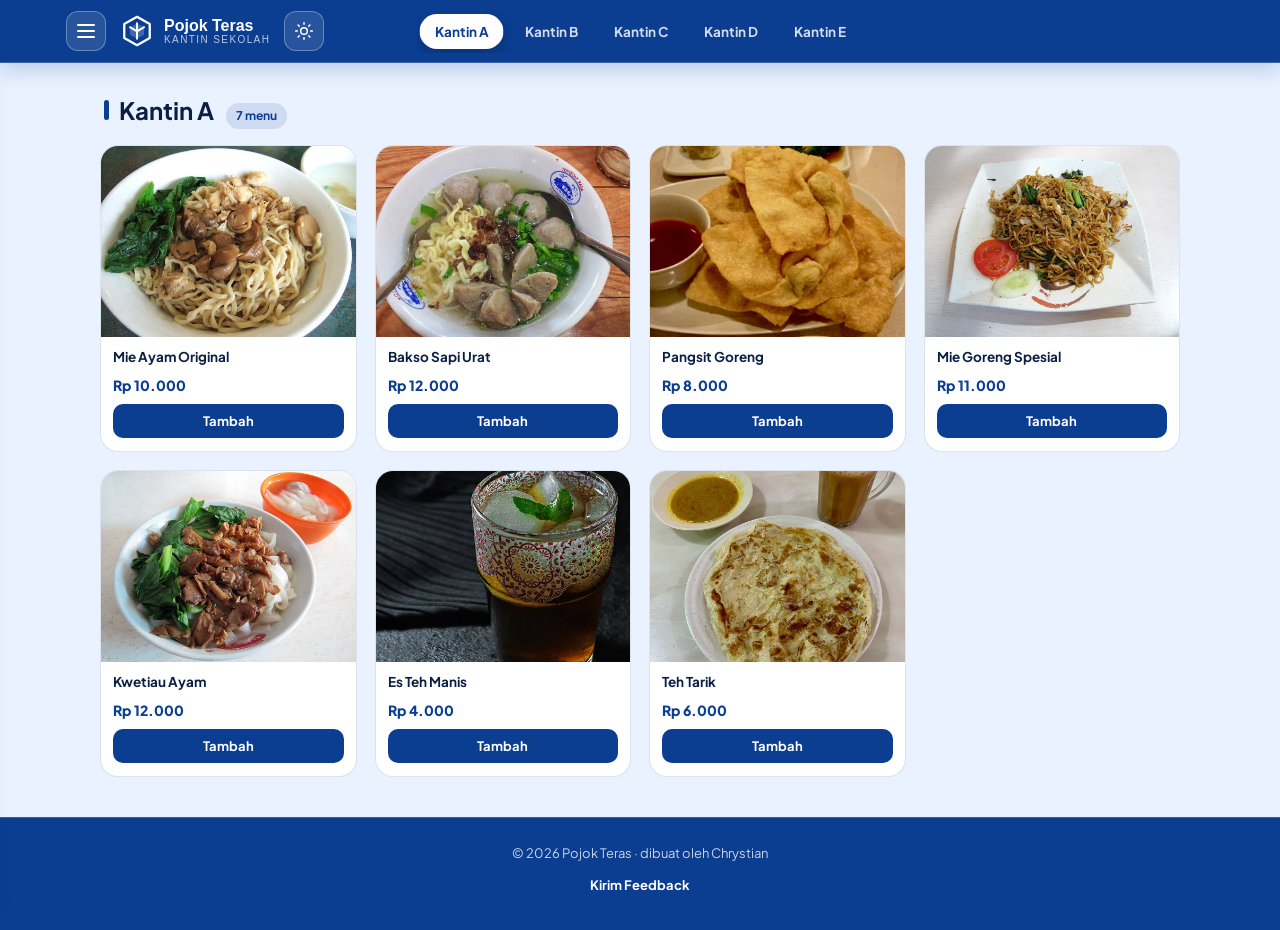
==== index.html @ c196c3bd "first commit" ====
<!DOCTYPE html>
<html lang="id" data-theme="light">
<head>
  <meta charset="UTF-8" />
  <meta name="viewport" content="width=device-width, initial-scale=1.0" />
  <meta name="description" content="Pojok Teras - katalog menu kantin sekolah yang rapi per kantin." />
  <title>Pojok Teras</title>
  <link rel="stylesheet" href="style.css" />
</head>
<body>
  <header class="navbar" id="navbar">
    <div class="nav-inner">
      <button class="icon-btn hamburger" id="hamburger" type="button" aria-label="Buka menu akun" aria-expanded="false">
        <span></span><span></span><span></span>
      </button>
      <button class="brand" id="brandBtn" type="button" aria-label="Kembali ke beranda">
        <span class="brand-logo" aria-hidden="true">
          <svg viewBox="0 0 24 24" width="118" height="118" fill="none">
            <path d="M12 2 3 7v10l9 5 9-5V7l-9-5Z" stroke="currentColor" stroke-width="1.6" stroke-linejoin="round"/>
            <path d="M12 6.5 7 9.3v5.4l5 2.8 5-2.8V9.3L12 6.5Z" fill="currentColor" opacity=".22"/>
            <path d="M12 6.5v11" stroke="currentColor" stroke-width="1.4" stroke-linecap="round"/>
            <path d="M7 9.3l5 2.9 5-2.9" stroke="currentColor" stroke-width="1.4" stroke-linecap="round"/>
          </svg>
        </span>
        <span class="brand-text">
          <strong>Pojok Teras</strong>
          <small>Kantin Sekolah</small>
        </span>
      </button>

      <nav class="nav-links" id="navLinks" aria-label="Daftar kantin"></nav>

      <div class="nav-actions">
        <button class="icon-btn" id="themeToggle" type="button" aria-label="Ubah mode warna">
          <svg class="ico-sun" viewBox="0 0 24 24" width="20" height="20" fill="none" stroke="currentColor" stroke-width="1.8" stroke-linecap="round">
            <circle cx="12" cy="12" r="4"/><path d="M12 2v2M12 20v2M2 12h2M20 12h2M4.9 4.9l1.4 1.4M17.7 17.7l1.4 1.4M19.1 4.9l-1.4 1.4M6.3 17.7l-1.4 1.4"/>
          </svg>
          <svg class="ico-moon" viewBox="0 0 24 24" width="20" height="20" fill="none" stroke="currentColor" stroke-width="1.8" stroke-linecap="round" stroke-linejoin="round">
            <path d="M21 12.8A9 9 0 1 1 11.2 3a7 7 0 0 0 9.8 9.8Z"/>
          </svg>
        </button>
      </div>
    </div>
  </header>

  <div class="overlay" id="overlay" hidden></div>

  <aside class="account-panel" id="accountPanel" aria-hidden="true">
    <div class="account-head">
      <div class="avatar" id="accountAvatar">C</div>
      <div class="account-meta">
        <p class="account-name" id="accountName">Chrystian</p>
        <p class="account-id">ID <span id="accountId">000</span></p>
      </div>
      <button class="panel-close" id="panelClose" type="button" aria-label="Tutup menu">&times;</button>
    </div>

    <div class="account-body">
      <div class="panel-card">
        <button class="panel-toggle" id="feedbackToggle" type="button" aria-expanded="false" aria-controls="feedbackFormWrap">
          <span class="panel-toggle-text">
            <h3>Feedback</h3>
            <p class="muted">Bantu kami memperbaiki Pojok Teras.</p>
          </span>
          <svg class="toggle-chevron" viewBox="0 0 24 24" width="18" height="18" fill="none" stroke="currentColor" stroke-width="2.2" stroke-linecap="round" stroke-linejoin="round">
            <path d="m6 9 6 6 6-6" />
          </svg>
        </button>
        <div class="feedback-wrap" id="feedbackFormWrap">
          <form id="feedbackForm" novalidate>
            <label for="fbName">Nama</label>
            <input id="fbName" name="nama" type="text" placeholder="Nama kamu" required />

            <label for="fbTopic">Topik</label>
            <input id="fbTopic" name="topik" type="text" placeholder="Contoh: Menu / Tampilan" required />

            <label for="fbMessage">Pesan</label>
            <textarea id="fbMessage" name="pesan" rows="3" placeholder="Tulis masukanmu..." required></textarea>

            <button class="btn btn-primary" type="submit" id="feedbackSubmit">Kirim Feedback</button>
          </form>
        </div>
      </div>
    </div>
  </aside>

  <main class="content">
    <div id="canteenSections"></div>
  </main>

  <footer class="footer">
    <p>&copy; <span id="year"></span> Pojok Teras &middot; dibuat oleh Chrystian</p>
    <a href="#" id="footerFeedback">Kirim Feedback</a>
  </footer>

  <!-- Bottom sheet (keranjang) -->
  <div class="sheet-wrap" id="sheetWrap" hidden>
    <section class="bottom-sheet collapsed" id="bottomSheet" role="dialog" aria-modal="false" aria-label="Keranjang pesanan">
      <button class="sheet-handle" id="sheetToggle" type="button" aria-expanded="false" aria-controls="sheetBody" aria-label="Perkecil atau perbesar keranjang">
        <span class="handle-bar"></span>
        <svg class="handle-chevron" viewBox="0 0 24 24" width="16" height="16" fill="none" stroke="currentColor" stroke-width="2.2" stroke-linecap="round" stroke-linejoin="round">
          <path d="m6 9 6 6 6-6" />
        </svg>
      </button>
      <div class="sheet-panel">
        <div class="sheet-head">
          <h2>Pesanan Kamu</h2>
          <span class="sheet-count" id="sheetCount">0 item</span>
        </div>
        <div class="sheet-body" id="sheetBody"></div>
      </div>
      <div class="sheet-foot">
        <div class="total-line">
          <span>Total Harga</span>
          <strong id="sheetTotal">Rp 0</strong>
        </div>
        <button class="btn btn-primary btn-block" id="sheetPay" type="button" disabled>Bayar</button>
      </div>
    </section>
  </div>

  <!-- Payment modal -->
  <div class="modal-wrap" id="payWrap" hidden>
    <div class="modal-backdrop" id="payBackdrop"></div>
    <section class="modal" id="payModal" role="dialog" aria-modal="true" aria-label="Konfirmasi pembayaran">
      <div class="modal-head">
        <h2>Konfirmasi Pembayaran</h2>
        <button class="panel-close" id="payClose" type="button" aria-label="Tutup">&times;</button>
      </div>
      <div class="modal-body">
        <div class="pay-list" id="payList"></div>
        <div class="grand-total">
          <span>Total Bayar</span>
          <strong id="payTotal">Rp 0</strong>
        </div>
        <div class="pay-methods">
          <p class="pay-methods-title">Metode Pembayaran</p>
          <div class="method-grid" id="methodGrid">
            <label class="method"><input type="radio" name="payMethod" value="QRIS" /><span>QRIS</span></label>
            <label class="method"><input type="radio" name="payMethod" value="GoPay" /><span>GoPay</span></label>
            <label class="method"><input type="radio" name="payMethod" value="DANA" /><span>DANA</span></label>
            <label class="method"><input type="radio" name="payMethod" value="ShopeePay" /><span>ShopeePay</span></label>
          </div>
          <p class="pay-error" id="payError" hidden>Silakan pilih metode pembayaran terlebih dahulu.</p>
        </div>
      </div>
      <div class="modal-foot">
        <button class="btn btn-ghost" id="payCancel" type="button">Batal</button>
        <button class="btn btn-primary" id="payConfirm" type="button">Bayar</button>
      </div>
    </section>
  </div>

  <div class="toast" id="toast" role="status" aria-live="polite"></div>

  <script src="script.js"></script>
</body>
</html>
---- style.css ----
@font-face {
  font-family: "Plus Jakarta Sans";
  font-style: normal;
  font-weight: 400 800;
  font-display: swap;
  src: url("fonts/pjs-latin-ext.woff2") format("woff2");
  unicode-range: U+0100-02BA, U+02BD-02C5, U+02C7-02CC, U+02CE-02D7, U+02DD-02FF, U+0304, U+0308, U+0329, U+1D00-1DBF, U+1E00-1E9F, U+1EF2-1EFF, U+2020, U+20A0-20AB, U+20AD-20C4, U+2113, U+2C60-2C7F, U+A720-A7FF;
}
@font-face {
  font-family: "Plus Jakarta Sans";
  font-style: normal;
  font-weight: 400 800;
  font-display: swap;
  src: url("fonts/pjs-latin.woff2") format("woff2");
  unicode-range: U+0000-00FF, U+0131, U+0152-0153, U+02BB-02BC, U+02C6, U+02DA, U+02DC, U+0304, U+0308, U+0329, U+2000-206F, U+20AC, U+2122, U+2191, U+2193, U+2212, U+2215, U+FEFF, U+FFFD;
}

:root {
  --primary: #0b3d91;
  --primary-2: #2f7ef0;
  --accent: #56ccf2;
  --bg: #eaf1ff;
  --bg-2: #f7faff;
  --surface: rgba(255, 255, 255, 0.9);
  --surface-solid: #ffffff;
  --text: #0b1f44;
  --muted: #5a6d92;
  --border: rgba(11, 61, 145, 0.14);
  --shadow: 0 12px 30px rgba(11, 61, 145, 0.14);
  --shadow-sm: 0 6px 16px rgba(11, 61, 145, 0.1);
  --danger: #e23b3b;
  --success: #12a150;
  --nav-h: 62px;
  --radius: 18px;
}

[data-theme="dark"] {
  --primary: #4f8dff;
  --primary-2: #2f6fe0;
  --accent: #61d0ff;
  --bg: #050b1c;
  --bg-2: #0a1630;
  --surface: rgba(15, 28, 56, 0.86);
  --surface-solid: #0d1b38;
  --text: #e9f1ff;
  --muted: #9db2d6;
  --border: rgba(120, 170, 255, 0.2);
  --shadow: 0 14px 34px rgba(0, 0, 0, 0.5);
  --shadow-sm: 0 8px 20px rgba(0, 0, 0, 0.4);
}

* { box-sizing: border-box; }

html { scroll-behavior: smooth; }

body {
  margin: 0;
  font-family: "Plus Jakarta Sans", system-ui, -apple-system, "Segoe UI", sans-serif;
  color: var(--text);
  background: var(--bg);
  min-height: 100vh;
  line-height: 1.5;
  -webkit-font-smoothing: antialiased;
  transition: background 0.35s ease, color 0.35s ease;
}

/* ===== Navbar ===== */
.navbar {
  position: fixed;
  top: 0;
  left: 0;
  right: 0;
  z-index: 60;
  background: var(--primary);
  border-bottom: 1px solid color-mix(in srgb, #fff 18%, transparent);
  box-shadow: 0 6px 20px rgba(11, 61, 145, 0.22);
}

.nav-inner {
  position: relative;
  max-width: 1180px;
  margin: 0 auto;
  height: var(--nav-h);
  padding: 0 16px;
  display: flex;
  align-items: center;
  gap: 14px;
}

.brand {
  display: flex;
  align-items: center;
  gap: 10px;
  border: 0;
  background: none;
  cursor: pointer;
  color: #fff;
  padding: 0;
  flex-shrink: 0;
}

.brand-logo { width: 34px; height: 34px; display: grid; place-items: center; }
.brand-logo svg { width: 34px; height: 34px; }

.brand-text { display: flex; flex-direction: column; text-align: left; line-height: 1.1; }
.brand-text strong {
  font-size: 16px;
  font-weight: 800;
  color: #fff;
  -webkit-text-fill-color: #fff;
}
.brand-text small { font-size: 10px; color: rgba(255, 255, 255, 0.72); letter-spacing: 0.14em; text-transform: uppercase; }

.nav-links {
  display: flex;
  gap: 6px;
  margin-left: 8px;
  flex: 1;
  overflow-x: auto;
  scrollbar-width: none;
  padding: 4px 2px;
}
.nav-links::-webkit-scrollbar { display: none; }

@media (min-width: 768px) {
  .nav-links {
    position: absolute;
    left: 50%;
    transform: translateX(-50%);
    max-width: 72%;
    margin: 0;
    justify-content: center;
  }
}

.nav-link {
  border: 1px solid transparent;
  background: transparent;
  color: rgba(255, 255, 255, 0.82);
  font-family: inherit;
  font-weight: 700;
  font-size: 13.5px;
  padding: 8px 14px;
  border-radius: 999px;
  cursor: pointer;
  white-space: nowrap;
  transition: all 0.2s ease;
}
.nav-link:hover { color: #fff; background: rgba(255, 255, 255, 0.16); }
.nav-link.active {
  color: var(--primary);
  background: #fff;
  box-shadow: 0 6px 16px rgba(0, 0, 0, 0.18);
}

.nav-actions { display: flex; align-items: center; gap: 8px; flex-shrink: 0; }

.icon-btn {
  position: relative;
  width: 40px;
  height: 40px;
  border-radius: 12px;
  border: 1px solid rgba(255, 255, 255, 0.3);
  background: rgba(255, 255, 255, 0.12);
  color: #fff;
  display: grid;
  place-items: center;
  cursor: pointer;
  transition: transform 0.15s ease, background 0.2s ease, color 0.2s ease;
}
.icon-btn:hover { color: #fff; background: rgba(255, 255, 255, 0.24); transform: translateY(-1px); }
.icon-btn:active { transform: translateY(0) scale(0.96); }

.cart-badge {
  position: absolute;
  top: -6px;
  right: -6px;
  min-width: 18px;
  height: 18px;
  padding: 0 4px;
  border-radius: 999px;
  background: #fff;
  color: var(--primary);
  font-size: 11px;
  font-weight: 800;
  display: grid;
  place-items: center;
  border: 2px solid var(--primary);
}
.cart-badge[data-empty="true"] { display: none; }

#themeToggle .ico-moon { display: none; }
[data-theme="dark"] #themeToggle .ico-sun { display: none; }
[data-theme="dark"] #themeToggle .ico-moon { display: block; }

.hamburger { display: block; position: relative; }
.hamburger span {
  position: absolute;
  left: 50%;
  top: 50%;
  width: 18px;
  height: 2px;
  border-radius: 2px;
  background: currentColor;
  transform: translate(-50%, -50%);
  transition: transform 0.25s ease, opacity 0.2s ease;
}
.hamburger span:nth-child(1) { transform: translate(-50%, calc(-50% - 6px)); }
.hamburger span:nth-child(3) { transform: translate(-50%, calc(-50% + 6px)); }
.hamburger[aria-expanded="true"] span:nth-child(1) { transform: translate(-50%, -50%) rotate(45deg); }
.hamburger[aria-expanded="true"] span:nth-child(2) { opacity: 0; }
.hamburger[aria-expanded="true"] span:nth-child(3) { transform: translate(-50%, -50%) rotate(-45deg); }

/* ===== Overlay ===== */
.overlay {
  position: fixed;
  inset: var(--nav-h) 0 0 0;
  background: rgba(4, 12, 30, 0.5);
  backdrop-filter: blur(2px);
  z-index: 55;
  animation: fade 0.25s ease;
}
.overlay[hidden] { display: none; }

@keyframes fade { from { opacity: 0; } to { opacity: 1; } }

/* ===== Account panel ===== */
.account-panel {
  position: fixed;
  top: var(--nav-h);
  left: 0;
  width: min(360px, 88vw);
  height: calc(100dvh - var(--nav-h));
  background: var(--bg-2);
  border-right: 1px solid var(--border);
  z-index: 58;
  display: flex;
  flex-direction: column;
  transform: translateX(-105%);
  transition: transform 0.32s cubic-bezier(0.4, 0, 0.2, 1);
  box-shadow: var(--shadow);
}
.account-panel.open { transform: translateX(0); }

.account-head {
  display: flex;
  align-items: center;
  gap: 12px;
  padding: 18px 18px 14px;
  border-bottom: 1px solid var(--border);
  background: linear-gradient(120deg, color-mix(in srgb, var(--primary) 12%, transparent), transparent);
}
.avatar {
  width: 46px;
  height: 46px;
  border-radius: 14px;
  display: grid;
  place-items: center;
  font-weight: 800;
  font-size: 20px;
  color: #fff;
  background: linear-gradient(140deg, var(--primary), var(--accent));
  flex-shrink: 0;
}
.account-meta { flex: 1; min-width: 0; }
.account-name { margin: 0; font-weight: 800; font-size: 16px; }
.account-id { margin: 2px 0 0; font-size: 12px; color: var(--muted); letter-spacing: 0.08em; }
.account-id span { font-weight: 800; color: var(--primary); }

.panel-close {
  border: 0;
  background: transparent;
  color: var(--muted);
  font-size: 26px;
  line-height: 1;
  cursor: pointer;
  width: 34px;
  height: 34px;
  border-radius: 10px;
}
.panel-close:hover { background: color-mix(in srgb, var(--primary) 12%, transparent); color: var(--primary); }

.account-body { padding: 16px; overflow-y: auto; }
.panel-card {
  background: var(--surface);
  border: 1px solid var(--border);
  border-radius: var(--radius);
  padding: 16px;
  box-shadow: var(--shadow-sm);
}
.panel-card h3 { margin: 0 0 4px; font-size: 15px; }
.panel-card .muted { margin: 0; font-size: 12.5px; color: var(--muted); }

.panel-toggle {
  width: 100%;
  display: flex;
  align-items: center;
  justify-content: space-between;
  gap: 10px;
  border: 0;
  background: transparent;
  padding: 0;
  cursor: pointer;
  text-align: left;
  color: var(--text);
  font-family: inherit;
}
.panel-toggle-text { display: block; }
.panel-toggle:hover h3 { color: var(--primary); }
.panel-toggle .toggle-chevron {
  flex-shrink: 0;
  color: var(--muted);
  transition: transform 0.28s ease, color 0.2s ease;
}
.panel-toggle:hover .toggle-chevron { color: var(--primary); }
.panel-toggle[aria-expanded="true"] .toggle-chevron { transform: rotate(180deg); }

.feedback-wrap {
  overflow: hidden;
  max-height: 0;
  opacity: 0;
  transition: max-height 0.34s cubic-bezier(0.4, 0, 0.2, 1), opacity 0.25s ease;
}
.feedback-wrap.open { max-height: 520px; opacity: 1; }
.feedback-wrap form { padding-top: 12px; }

/* ===== Forms ===== */
form label {
  display: block;
  font-size: 12px;
  font-weight: 700;
  margin: 10px 0 5px;
  color: var(--text);
}
input, textarea {
  width: 100%;
  font-family: inherit;
  font-size: 13.5px;
  color: var(--text);
  background: var(--bg-2);
  border: 1px solid var(--border);
  border-radius: 12px;
  padding: 10px 12px;
  resize: vertical;
  transition: border-color 0.2s ease, box-shadow 0.2s ease;
}
input:focus, textarea:focus {
  outline: none;
  border-color: var(--primary-2);
  box-shadow: 0 0 0 3px color-mix(in srgb, var(--primary-2) 22%, transparent);
}

/* ===== Buttons ===== */
.btn {
  font-family: inherit;
  font-weight: 700;
  font-size: 14px;
  border-radius: 12px;
  padding: 11px 18px;
  border: 1px solid transparent;
  cursor: pointer;
  transition: transform 0.15s ease, filter 0.2s ease, background 0.2s ease;
}
.btn:active { transform: scale(0.98); }
.btn-primary {
  color: #fff;
  background: linear-gradient(120deg, var(--primary), var(--primary-2));
  box-shadow: 0 8px 20px rgba(47, 126, 240, 0.35);
}
.btn-primary:hover { filter: brightness(1.08); }
.btn-primary:disabled { opacity: 0.5; cursor: not-allowed; box-shadow: none; filter: none; }
.btn-ghost { background: transparent; border-color: var(--border); color: var(--text); }
.btn-ghost:hover { background: color-mix(in srgb, var(--primary) 10%, transparent); }
.btn-block { width: 100%; margin-top: 12px; }

/* ===== Content ===== */
.content {
  width: 100%;
  max-width: 100%;
  margin: 0 auto;
  padding: calc(var(--nav-h) + 24px) 12px 40px;
}

.canteen-section { display: none; animation: rise 0.4s ease; }
.canteen-section.active { display: block; }

@keyframes rise { from { opacity: 0; transform: translateY(14px); } to { opacity: 1; transform: none; } }

.section-head {
  display: flex;
  align-items: baseline;
  gap: 12px;
  flex-wrap: wrap;
  margin: 6px 4px 16px;
}
.section-head h2 { margin: 0; font-size: clamp(18px, 3.5vw, 24px); }
.section-head .count {
  font-size: 12px;
  font-weight: 700;
  color: var(--primary);
  background: color-mix(in srgb, var(--primary) 12%, transparent);
  padding: 4px 10px;
  border-radius: 999px;
}

.grid {
  display: grid;
  grid-template-columns: repeat(2, minmax(0, 1fr));
  gap: 12px;
}

.card {
  background: var(--surface-solid);
  border: 1px solid var(--border);
  border-radius: var(--radius);
  overflow: hidden;
  display: flex;
  flex-direction: column;
  transition: border-color 0.2s ease;
}
.card:hover { border-color: color-mix(in srgb, var(--primary) 40%, var(--border)); }

.card-media {
  position: relative;
  aspect-ratio: 4 / 3;
  background: var(--bg);
  overflow: hidden;
}
.card-media img { width: 100%; height: 100%; object-fit: cover; display: block; }

.card-body { padding: 10px 12px 13px; display: flex; flex-direction: column; gap: 8px; flex: 1; }
.card-name { font-size: 13.5px; font-weight: 700; margin: 0; }
.card-price { font-size: 14px; font-weight: 800; color: var(--primary); margin: 0; }
.card-foot { margin-top: auto; }

.card-add {
  width: 100%;
  border: 0;
  border-radius: 10px;
  padding: 9px;
  font-family: inherit;
  font-weight: 700;
  font-size: 13px;
  color: #fff;
  background: var(--primary);
  cursor: pointer;
  transition: filter 0.2s ease;
}
.card-add:hover { filter: brightness(1.12); }

.stepper {
  display: flex;
  align-items: center;
  justify-content: space-between;
  background: color-mix(in srgb, var(--primary) 10%, transparent);
  border-radius: 10px;
  padding: 3px;
}
.stepper button {
  width: 30px;
  height: 30px;
  border-radius: 8px;
  border: 0;
  font-size: 18px;
  font-weight: 800;
  line-height: 1;
  color: var(--primary);
  background: var(--surface-solid);
  cursor: pointer;
  display: grid;
  place-items: center;
}
.stepper button:hover { background: var(--primary); color: #fff; }
.stepper .qty { font-weight: 800; font-size: 14px; min-width: 24px; text-align: center; }

/* ===== Bottom sheet (persistent) ===== */
.sheet-wrap {
  position: fixed;
  left: 0;
  right: 0;
  bottom: 0;
  z-index: 70;
  display: flex;
  justify-content: center;
  padding: 0 12px 12px;
  pointer-events: none;
}
.sheet-wrap[hidden] { display: none; }

.bottom-sheet {
  pointer-events: auto;
  position: relative;
  width: 100%;
  max-width: 620px;
  background: var(--bg-2);
  border: 1px solid var(--border);
  border-radius: 20px;
  display: flex;
  flex-direction: column;
  overflow: hidden;
  box-shadow: 0 -12px 42px rgba(4, 20, 50, 0.3);
  animation: sheetUp 0.34s cubic-bezier(0.4, 0, 0.2, 1);
  will-change: transform;
}
.bottom-sheet::before {
  content: "";
  position: absolute;
  top: 0;
  left: 0;
  right: 0;
  height: 3px;
  background: linear-gradient(90deg, var(--primary), var(--accent));
  opacity: 0.9;
}
@keyframes sheetUp { from { transform: translateY(120%); } to { transform: none; } }

.sheet-handle {
  position: relative;
  border: 0;
  background: transparent;
  padding: 12px 0 6px;
  display: flex;
  align-items: center;
  justify-content: center;
  cursor: grab;
  touch-action: none;
}
.sheet-handle:active { cursor: grabbing; }
.sheet-handle:focus-visible { outline: 2px solid var(--primary-2); outline-offset: -4px; }
.handle-bar { width: 46px; height: 5px; border-radius: 999px; background: var(--border); transition: background 0.2s ease, width 0.2s ease; }
.sheet-handle:hover .handle-bar { background: var(--primary-2); width: 60px; }
.handle-chevron {
  position: absolute;
  right: 16px;
  top: 50%;
  transform: translateY(-50%);
  color: var(--muted);
  transition: transform 0.3s ease;
}
.bottom-sheet.collapsed .handle-chevron { transform: translateY(-50%) rotate(180deg); }

.sheet-panel {
  max-height: 58dvh;
  overflow-y: auto;
  overscroll-behavior: contain;
  scrollbar-width: thin;
  transition: max-height 0.34s cubic-bezier(0.4, 0, 0.2, 1), opacity 0.28s ease;
}
.bottom-sheet.collapsed .sheet-panel { max-height: 0; opacity: 0; }
.sheet-panel::-webkit-scrollbar { width: 8px; }
.sheet-panel::-webkit-scrollbar-thumb { background: color-mix(in srgb, var(--primary) 30%, transparent); border-radius: 999px; }

.sheet-head { display: flex; align-items: center; justify-content: space-between; gap: 10px; padding: 2px 18px 10px; }
.sheet-head h2 { margin: 0; font-size: 16px; }
.sheet-count {
  font-size: 11.5px;
  font-weight: 700;
  color: var(--primary);
  background: color-mix(in srgb, var(--primary) 12%, transparent);
  padding: 4px 10px;
  border-radius: 999px;
  white-space: nowrap;
}
.sheet-body { padding: 0 14px 10px; }

.cart-item {
  display: flex;
  gap: 12px;
  align-items: center;
  padding: 11px 0;
  border-bottom: 1px dashed var(--border);
}
.cart-item:last-child { border-bottom: 0; }
.cart-thumb { width: 54px; height: 54px; border-radius: 12px; object-fit: cover; flex-shrink: 0; background: var(--bg); }
.cart-info { flex: 1; min-width: 0; }
.cart-info h4 { margin: 0 0 2px; font-size: 13.5px; }
.cart-unit { font-size: 12px; color: var(--muted); margin: 0; }
.cart-sub { font-size: 13px; font-weight: 800; color: var(--primary); margin: 2px 0 0; }
.cart-stepper { display: flex; align-items: center; gap: 8px; flex-shrink: 0; }
.cart-stepper button {
  width: 30px; height: 30px; border-radius: 9px;
  border: 1px solid var(--border); background: var(--surface-solid);
  color: var(--primary); font-weight: 800; font-size: 17px; cursor: pointer;
  display: grid; place-items: center;
}
.cart-stepper button:hover { background: var(--primary); color: #fff; border-color: var(--primary); }
.cart-stepper .qty { min-width: 20px; text-align: center; font-weight: 800; }

.sheet-foot {
  padding: 12px 18px calc(16px + env(safe-area-inset-bottom));
  border-top: 1px solid var(--border);
  background: linear-gradient(180deg, transparent, color-mix(in srgb, var(--primary) 5%, transparent));
  display: flex;
  align-items: center;
  gap: 14px;
}
.total-line { display: flex; flex-direction: column; gap: 1px; margin-right: auto; }
.total-line span { color: var(--muted); font-size: 11.5px; font-weight: 700; letter-spacing: 0.02em; }
.total-line strong { font-size: 20px; color: var(--primary); line-height: 1.1; }
.sheet-foot .btn-block { width: auto; margin-top: 0; padding: 13px 26px; flex-shrink: 0; }

/* ===== Empty cart ===== */
.empty-cart { text-align: center; padding: 32px 16px; color: var(--muted); }
.empty-cart .emoji { font-size: 40px; display: block; margin-bottom: 8px; }

/* ===== Payment modal ===== */
.modal-wrap { position: fixed; inset: 0; z-index: 80; display: grid; place-items: center; padding: 16px; }
.modal-wrap[hidden] { display: none; }
.modal-backdrop { position: absolute; inset: 0; background: rgba(4, 12, 30, 0.6); animation: fade 0.25s ease; }
.modal {
  position: relative;
  width: 100%;
  max-width: 460px;
  max-height: 88dvh;
  background: var(--bg-2);
  border: 1px solid var(--border);
  border-radius: 22px;
  display: flex;
  flex-direction: column;
  overflow: hidden;
  box-shadow: var(--shadow);
  animation: pop 0.28s cubic-bezier(0.34, 1.4, 0.64, 1);
}
@keyframes pop { from { opacity: 0; transform: scale(0.94) translateY(10px); } to { opacity: 1; transform: none; } }
.modal-head { display: flex; align-items: center; justify-content: space-between; padding: 16px 18px 10px; }
.modal-head h2 { margin: 0; font-size: 17px; }
.modal-body { padding: 0 18px 16px; overflow-y: auto; }

.pay-list { display: flex; flex-direction: column; }
.pay-row { display: flex; justify-content: space-between; gap: 10px; padding: 9px 0; border-bottom: 1px dashed var(--border); font-size: 13px; }
.pay-row:last-child { border-bottom: 0; }
.pay-row .pay-name { font-weight: 700; }
.pay-row .pay-qty { color: var(--muted); font-size: 12px; display: block; }
.pay-row .pay-amt { font-weight: 700; white-space: nowrap; }

.grand-total { display: flex; justify-content: space-between; align-items: center; padding: 13px 14px; margin: 10px 0 16px; border-radius: 14px; background: linear-gradient(120deg, var(--primary), var(--primary-2)); color: #fff; }
.grand-total strong { font-size: 19px; }

.pay-methods-title { font-size: 13px; font-weight: 700; margin: 0 0 10px; }
.pay-methods-title .req { font-size: 11px; font-weight: 400; color: var(--muted); }
.method-grid { display: grid; grid-template-columns: repeat(2, minmax(0, 1fr)); gap: 10px; }
.method { position: relative; cursor: pointer; }
.method input { position: absolute; opacity: 0; pointer-events: none; }
.method span {
  display: block;
  text-align: center;
  padding: 12px;
  border-radius: 12px;
  border: 1.5px solid var(--border);
  font-weight: 700;
  font-size: 13.5px;
  color: var(--text);
  transition: all 0.18s ease;
}
.method input:checked + span {
  border-color: var(--primary);
  background: color-mix(in srgb, var(--primary) 14%, transparent);
  color: var(--primary);
  box-shadow: 0 0 0 3px color-mix(in srgb, var(--primary) 16%, transparent);
}
.method input:focus-visible + span { outline: 2px solid var(--primary-2); outline-offset: 2px; }
.pay-error { color: var(--danger); font-size: 12.5px; font-weight: 700; margin: 10px 0 0; }
.pay-error[hidden] { display: none; }

.modal-foot { display: flex; gap: 10px; padding: 14px 18px; border-top: 1px solid var(--border); }
.modal-foot .btn { flex: 1; }

/* ===== Toast ===== */
.toast {
  position: fixed;
  left: 50%;
  bottom: 26px;
  transform: translate(-50%, 20px);
  z-index: 100;
  background: linear-gradient(120deg, var(--primary), var(--primary-2));
  color: #fff;
  font-weight: 700;
  font-size: 14px;
  padding: 13px 20px;
  border-radius: 14px;
  box-shadow: var(--shadow);
  opacity: 0;
  pointer-events: none;
  transition: opacity 0.3s ease, transform 0.3s ease;
  max-width: calc(100vw - 32px);
  text-align: center;
}
.toast.show { opacity: 1; transform: translate(-50%, 0); }

/* ===== Footer ===== */
.footer {
  text-align: center;
  padding: 26px 16px 34px;
  border-top: 1px solid color-mix(in srgb, #fff 18%, transparent);
  background: var(--primary);
}
.footer p { margin: 0 0 8px; font-size: 13px; color: rgba(255, 255, 255, 0.78); }
.footer a { font-size: 13px; font-weight: 700; color: #fff; text-decoration: none; }
.footer a:hover { text-decoration: underline; }

/* ===== Polish ===== */
a:focus-visible,
button:focus-visible,
input:focus-visible,
textarea:focus-visible,
label.method:focus-within {
  outline: 2px solid var(--primary-2);
  outline-offset: 2px;
}

.section-head h2 { position: relative; padding-left: 15px; }
.section-head h2::before {
  content: "";
  position: absolute;
  left: 0;
  top: 50%;
  transform: translateY(-50%);
  width: 5px;
  height: 20px;
  border-radius: 3px;
  background: var(--primary);
}

body.cart-active { padding-bottom: 132px; }

/* ===== Responsive: tablet ===== */
@media (min-width: 640px) {
  .content { max-width: 92%; }
  .grid { grid-template-columns: repeat(3, minmax(0, 1fr)); gap: 14px; }
}

/* ===== Responsive: desktop ===== */
@media (min-width: 1024px) {
  .content { max-width: 1120px; padding-left: 20px; padding-right: 20px; }
  .grid { grid-template-columns: repeat(4, minmax(0, 1fr)); gap: 18px; }
  .bottom-sheet { margin-bottom: 0; }
}

@media (max-width: 520px) {
  .brand-text small { display: none; }
  .icon-btn { width: 38px; height: 38px; }
  .nav-inner { padding: 0 12px; gap: 8px; }
  .method-grid { grid-template-columns: 1fr 1fr; }
}

@media (prefers-reduced-motion: reduce) {
  * { animation-duration: 0.001ms !important; transition-duration: 0.001ms !important; }
  html { scroll-behavior: auto; }
}
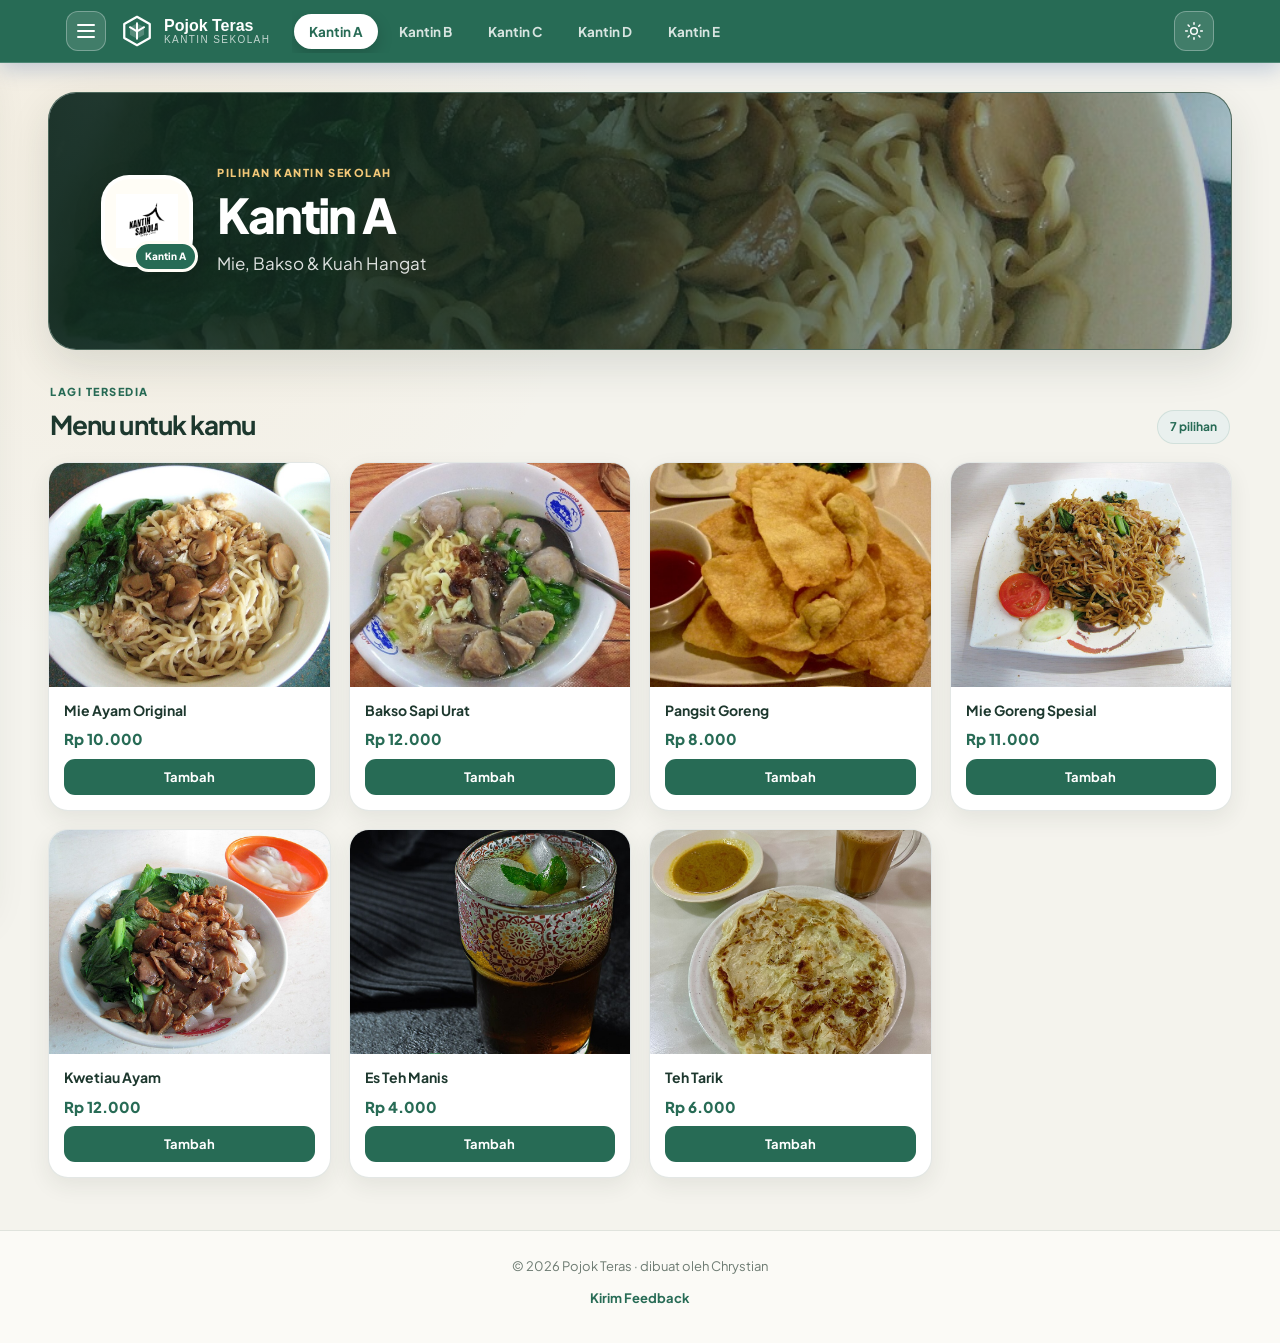
==== commit cf941783: "ganti warna, tambah hero banner dan logo store/avatar" ====
--- a/index.html
+++ b/index.html
@@ -8,14 +8,14 @@
   <link rel="stylesheet" href="style.css" />
 </head>
 <body>
-  <header class="navbar" id="navbar">
+  <header class="navbar">
     <div class="nav-inner">
       <button class="icon-btn hamburger" id="hamburger" type="button" aria-label="Buka menu akun" aria-expanded="false">
         <span></span><span></span><span></span>
       </button>
       <button class="brand" id="brandBtn" type="button" aria-label="Kembali ke beranda">
         <span class="brand-logo" aria-hidden="true">
-          <svg viewBox="0 0 24 24" width="118" height="118" fill="none">
+          <svg viewBox="0 0 24 24" fill="none">
             <path d="M12 2 3 7v10l9 5 9-5V7l-9-5Z" stroke="currentColor" stroke-width="1.6" stroke-linejoin="round"/>
             <path d="M12 6.5 7 9.3v5.4l5 2.8 5-2.8V9.3L12 6.5Z" fill="currentColor" opacity=".22"/>
             <path d="M12 6.5v11" stroke="currentColor" stroke-width="1.4" stroke-linecap="round"/>
@@ -77,7 +77,7 @@
             <label for="fbMessage">Pesan</label>
             <textarea id="fbMessage" name="pesan" rows="3" placeholder="Tulis masukanmu..." required></textarea>
 
-            <button class="btn btn-primary" type="submit" id="feedbackSubmit">Kirim Feedback</button>
+            <button class="btn btn-primary" type="submit">Kirim Feedback</button>
           </form>
         </div>
       </div>
@@ -122,7 +122,7 @@
   <!-- Payment modal -->
   <div class="modal-wrap" id="payWrap" hidden>
     <div class="modal-backdrop" id="payBackdrop"></div>
-    <section class="modal" id="payModal" role="dialog" aria-modal="true" aria-label="Konfirmasi pembayaran">
+    <section class="modal" role="dialog" aria-modal="true" aria-label="Konfirmasi pembayaran">
       <div class="modal-head">
         <h2>Konfirmasi Pembayaran</h2>
         <button class="panel-close" id="payClose" type="button" aria-label="Tutup">&times;</button>
@@ -135,7 +135,7 @@
         </div>
         <div class="pay-methods">
           <p class="pay-methods-title">Metode Pembayaran</p>
-          <div class="method-grid" id="methodGrid">
+          <div class="method-grid">
             <label class="method"><input type="radio" name="payMethod" value="QRIS" /><span>QRIS</span></label>
             <label class="method"><input type="radio" name="payMethod" value="GoPay" /><span>GoPay</span></label>
             <label class="method"><input type="radio" name="payMethod" value="DANA" /><span>DANA</span></label>
--- a/style.css
+++ b/style.css
@@ -16,37 +16,36 @@
 }
 
 :root {
-  --primary: #0b3d91;
-  --primary-2: #2f7ef0;
-  --accent: #56ccf2;
-  --bg: #eaf1ff;
-  --bg-2: #f7faff;
-  --surface: rgba(255, 255, 255, 0.9);
+  --primary: #276b55;
+  --primary-2: #3c866b;
+  --accent: #e9aa4a;
+  --bg: #f4f3ed;
+  --bg-2: #fbfaf6;
+  --surface: rgba(255, 255, 255, 0.94);
   --surface-solid: #ffffff;
-  --text: #0b1f44;
-  --muted: #5a6d92;
-  --border: rgba(11, 61, 145, 0.14);
-  --shadow: 0 12px 30px rgba(11, 61, 145, 0.14);
-  --shadow-sm: 0 6px 16px rgba(11, 61, 145, 0.1);
+  --text: #1d382e;
+  --muted: #6d7b72;
+  --border: rgba(29, 56, 46, 0.12);
+  --shadow: 0 16px 42px rgba(34, 52, 43, 0.12);
+  --shadow-sm: 0 8px 22px rgba(34, 52, 43, 0.08);
   --danger: #e23b3b;
-  --success: #12a150;
   --nav-h: 62px;
   --radius: 18px;
 }
 
 [data-theme="dark"] {
-  --primary: #4f8dff;
-  --primary-2: #2f6fe0;
-  --accent: #61d0ff;
-  --bg: #050b1c;
-  --bg-2: #0a1630;
-  --surface: rgba(15, 28, 56, 0.86);
-  --surface-solid: #0d1b38;
-  --text: #e9f1ff;
-  --muted: #9db2d6;
-  --border: rgba(120, 170, 255, 0.2);
-  --shadow: 0 14px 34px rgba(0, 0, 0, 0.5);
-  --shadow-sm: 0 8px 20px rgba(0, 0, 0, 0.4);
+  --primary: #69b692;
+  --primary-2: #438d6d;
+  --accent: #e9aa4a;
+  --bg: #111a16;
+  --bg-2: #18251e;
+  --surface: rgba(27, 41, 33, 0.94);
+  --surface-solid: #1b2921;
+  --text: #edf4ed;
+  --muted: #a3b2a7;
+  --border: rgba(181, 211, 190, 0.16);
+  --shadow: 0 14px 36px rgba(0, 0, 0, 0.32);
+  --shadow-sm: 0 8px 20px rgba(0, 0, 0, 0.22);
 }
 
 * { box-sizing: border-box; }
@@ -57,7 +56,9 @@
   margin: 0;
   font-family: "Plus Jakarta Sans", system-ui, -apple-system, "Segoe UI", sans-serif;
   color: var(--text);
-  background: var(--bg);
+  background:
+    radial-gradient(ellipse at 10% 12%, color-mix(in srgb, var(--accent) 8%, transparent), transparent 30rem),
+    var(--bg);
   min-height: 100vh;
   line-height: 1.5;
   -webkit-font-smoothing: antialiased;
@@ -116,22 +117,12 @@
   gap: 6px;
   margin-left: 8px;
   flex: 1;
+  min-width: 0;
   overflow-x: auto;
   scrollbar-width: none;
   padding: 4px 2px;
 }
 .nav-links::-webkit-scrollbar { display: none; }
-
-@media (min-width: 768px) {
-  .nav-links {
-    position: absolute;
-    left: 50%;
-    transform: translateX(-50%);
-    max-width: 72%;
-    margin: 0;
-    justify-content: center;
-  }
-}
 
 .nav-link {
   border: 1px solid transparent;
@@ -171,24 +162,6 @@
 .icon-btn:hover { color: #fff; background: rgba(255, 255, 255, 0.24); transform: translateY(-1px); }
 .icon-btn:active { transform: translateY(0) scale(0.96); }
 
-.cart-badge {
-  position: absolute;
-  top: -6px;
-  right: -6px;
-  min-width: 18px;
-  height: 18px;
-  padding: 0 4px;
-  border-radius: 999px;
-  background: #fff;
-  color: var(--primary);
-  font-size: 11px;
-  font-weight: 800;
-  display: grid;
-  place-items: center;
-  border: 2px solid var(--primary);
-}
-.cart-badge[data-empty="true"] { display: none; }
-
 #themeToggle .ico-moon { display: none; }
 [data-theme="dark"] #themeToggle .ico-sun { display: none; }
 [data-theme="dark"] #themeToggle .ico-moon { display: block; }
@@ -376,9 +349,9 @@
 /* ===== Content ===== */
 .content {
   width: 100%;
-  max-width: 100%;
+  max-width: 1240px;
   margin: 0 auto;
-  padding: calc(var(--nav-h) + 24px) 12px 40px;
+  padding: calc(var(--nav-h) + 30px) 24px 52px;
 }
 
 .canteen-section { display: none; animation: rise 0.4s ease; }
@@ -386,58 +359,159 @@
 
 @keyframes rise { from { opacity: 0; transform: translateY(14px); } to { opacity: 1; transform: none; } }
 
-.section-head {
-  display: flex;
-  align-items: baseline;
-  gap: 12px;
-  flex-wrap: wrap;
-  margin: 6px 4px 16px;
-}
-.section-head h2 { margin: 0; font-size: clamp(18px, 3.5vw, 24px); }
-.section-head .count {
+.section-hero {
+  position: relative;
+  isolation: isolate;
+  display: flex;
+  align-items: center;
+  gap: 24px;
+  min-height: 258px;
+  overflow: hidden;
+  padding: clamp(24px, 5vw, 52px);
+  border: 1px solid rgba(255, 255, 255, 0.18);
+  border-radius: 28px;
+  color: #fff;
+  background: #254537;
+  box-shadow: var(--shadow);
+}
+.section-hero::after {
+  content: "";
+  position: absolute;
+  z-index: -1;
+  inset: 0;
+  background: linear-gradient(90deg, rgba(17, 41, 31, 0.94) 0%, rgba(17, 41, 31, 0.8) 44%, rgba(17, 41, 31, 0.24) 100%);
+}
+.section-hero-image {
+  position: absolute;
+  z-index: -2;
+  inset: 0;
+  width: 100%;
+  height: 100%;
+  object-fit: cover;
+  object-position: center 54%;
+}
+.store-avatar {
+  position: relative;
+  display: grid;
+  width: 92px;
+  height: 92px;
+  place-items: center;
+  flex: 0 0 92px;
+  border: 4px solid rgba(255, 255, 255, 0.92);
+  border-radius: 28px;
+  color: var(--primary);
+  background: #fffdf6;
+  box-shadow: 0 12px 28px rgba(0, 0, 0, 0.2);
+}
+.store-mark { width: 62px; height: 62px; object-fit: contain; }
+.store-name-badge {
+  position: absolute;
+  right: -9px;
+  bottom: -9px;
+  padding: 5px 9px;
+  border: 3px solid #fffdf6;
+  border-radius: 999px;
+  color: #fff;
+  background: var(--primary);
+  font-size: 10px;
+  font-weight: 800;
+  white-space: nowrap;
+}
+.hero-copy { max-width: 590px; }
+.hero-eyebrow,
+.section-kicker {
+  margin: 0 0 7px;
+  font-size: 11px;
+  font-weight: 800;
+  letter-spacing: 0.14em;
+  text-transform: uppercase;
+}
+.hero-eyebrow { color: #f3c878; }
+.hero-copy h2 {
+  margin: 0;
+  color: #fff;
+  font-size: clamp(30px, 5vw, 48px);
+  font-weight: 800;
+  letter-spacing: -0.045em;
+  line-height: 1.08;
+}
+.hero-description {
+  margin: 11px 0 0;
+  color: rgba(255, 255, 255, 0.86);
+  font-size: clamp(14px, 2vw, 17px);
+}
+
+.section-heading {
+  display: flex;
+  align-items: end;
+  justify-content: space-between;
+  gap: 14px;
+  margin: 34px 2px 18px;
+}
+.section-kicker { color: var(--primary); margin-bottom: 4px; }
+.section-heading h3 {
+  margin: 0;
+  font-size: clamp(20px, 3vw, 26px);
+  letter-spacing: -0.035em;
+}
+.section-heading .count {
   font-size: 12px;
   font-weight: 700;
   color: var(--primary);
-  background: color-mix(in srgb, var(--primary) 12%, transparent);
-  padding: 4px 10px;
+  background: color-mix(in srgb, var(--primary) 10%, var(--surface-solid));
+  border: 1px solid color-mix(in srgb, var(--primary) 12%, transparent);
+  padding: 7px 12px;
   border-radius: 999px;
+  white-space: nowrap;
 }
 
 .grid {
   display: grid;
   grid-template-columns: repeat(2, minmax(0, 1fr));
-  gap: 12px;
+  gap: 18px;
 }
 
 .card {
   background: var(--surface-solid);
   border: 1px solid var(--border);
-  border-radius: var(--radius);
+  border-radius: 20px;
   overflow: hidden;
   display: flex;
   flex-direction: column;
-  transition: border-color 0.2s ease;
-}
-.card:hover { border-color: color-mix(in srgb, var(--primary) 40%, var(--border)); }
+  box-shadow: var(--shadow-sm);
+  transition: transform 0.22s ease, box-shadow 0.22s ease, border-color 0.2s ease;
+}
+.card:hover {
+  transform: translateY(-4px);
+  border-color: color-mix(in srgb, var(--primary) 32%, var(--border));
+  box-shadow: var(--shadow);
+}
 
 .card-media {
   position: relative;
-  aspect-ratio: 4 / 3;
+  aspect-ratio: 5 / 4;
   background: var(--bg);
   overflow: hidden;
 }
-.card-media img { width: 100%; height: 100%; object-fit: cover; display: block; }
-
-.card-body { padding: 10px 12px 13px; display: flex; flex-direction: column; gap: 8px; flex: 1; }
-.card-name { font-size: 13.5px; font-weight: 700; margin: 0; }
-.card-price { font-size: 14px; font-weight: 800; color: var(--primary); margin: 0; }
+.card-media img {
+  width: 100%;
+  height: 100%;
+  object-fit: cover;
+  display: block;
+  transition: transform 0.35s ease;
+}
+.card:hover .card-media img { transform: scale(1.035); }
+
+.card-body { padding: 14px 15px 15px; display: flex; flex-direction: column; gap: 8px; flex: 1; }
+.card-name { font-size: 14px; font-weight: 700; margin: 0; line-height: 1.4; }
+.card-price { font-size: 15px; font-weight: 800; color: var(--primary); margin: 0; }
 .card-foot { margin-top: auto; }
 
 .card-add {
   width: 100%;
   border: 0;
-  border-radius: 10px;
-  padding: 9px;
+  border-radius: 11px;
+  padding: 10px;
   font-family: inherit;
   font-weight: 700;
   font-size: 13px;
@@ -637,7 +711,6 @@
 .grand-total strong { font-size: 19px; }
 
 .pay-methods-title { font-size: 13px; font-weight: 700; margin: 0 0 10px; }
-.pay-methods-title .req { font-size: 11px; font-weight: 400; color: var(--muted); }
 .method-grid { display: grid; grid-template-columns: repeat(2, minmax(0, 1fr)); gap: 10px; }
 .method { position: relative; cursor: pointer; }
 .method input { position: absolute; opacity: 0; pointer-events: none; }
@@ -691,11 +764,11 @@
 .footer {
   text-align: center;
   padding: 26px 16px 34px;
-  border-top: 1px solid color-mix(in srgb, #fff 18%, transparent);
-  background: var(--primary);
-}
-.footer p { margin: 0 0 8px; font-size: 13px; color: rgba(255, 255, 255, 0.78); }
-.footer a { font-size: 13px; font-weight: 700; color: #fff; text-decoration: none; }
+  border-top: 1px solid var(--border);
+  background: var(--bg-2);
+}
+.footer p { margin: 0 0 8px; font-size: 13px; color: var(--muted); }
+.footer a { font-size: 13px; font-weight: 700; color: var(--primary); text-decoration: none; }
 .footer a:hover { text-decoration: underline; }
 
 /* ===== Polish ===== */
@@ -708,30 +781,17 @@
   outline-offset: 2px;
 }
 
-.section-head h2 { position: relative; padding-left: 15px; }
-.section-head h2::before {
-  content: "";
-  position: absolute;
-  left: 0;
-  top: 50%;
-  transform: translateY(-50%);
-  width: 5px;
-  height: 20px;
-  border-radius: 3px;
-  background: var(--primary);
-}
-
 body.cart-active { padding-bottom: 132px; }
 
 /* ===== Responsive: tablet ===== */
 @media (min-width: 640px) {
-  .content { max-width: 92%; }
+  .content { max-width: min(94%, 1240px); }
   .grid { grid-template-columns: repeat(3, minmax(0, 1fr)); gap: 14px; }
 }
 
 /* ===== Responsive: desktop ===== */
 @media (min-width: 1024px) {
-  .content { max-width: 1120px; padding-left: 20px; padding-right: 20px; }
+  .content { max-width: 1240px; padding-left: 28px; padding-right: 28px; }
   .grid { grid-template-columns: repeat(4, minmax(0, 1fr)); gap: 18px; }
   .bottom-sheet { margin-bottom: 0; }
 }
@@ -740,7 +800,28 @@
   .brand-text small { display: none; }
   .icon-btn { width: 38px; height: 38px; }
   .nav-inner { padding: 0 12px; gap: 8px; }
-  .method-grid { grid-template-columns: 1fr 1fr; }
+  .content { padding: calc(var(--nav-h) + 20px) 16px 38px; }
+  .section-hero {
+    min-height: 270px;
+    flex-direction: column;
+    justify-content: center;
+    gap: 15px;
+    padding: 25px 20px;
+    text-align: center;
+    border-radius: 22px;
+  }
+  .section-hero::after {
+    background: linear-gradient(180deg, rgba(17, 41, 31, 0.65), rgba(17, 41, 31, 0.92));
+  }
+  .store-avatar { width: 78px; height: 78px; flex-basis: 78px; border-radius: 24px; }
+  .store-mark { width: 54px; height: 54px; }
+  .hero-copy h2 { font-size: 34px; }
+  .hero-description { margin-top: 8px; }
+  .section-heading { margin-top: 27px; }
+  .grid { gap: 12px; }
+  .card { border-radius: 16px; }
+  .card-body { padding: 11px; }
+  .card-name { font-size: 13px; }
 }
 
 @media (prefers-reduced-motion: reduce) {
